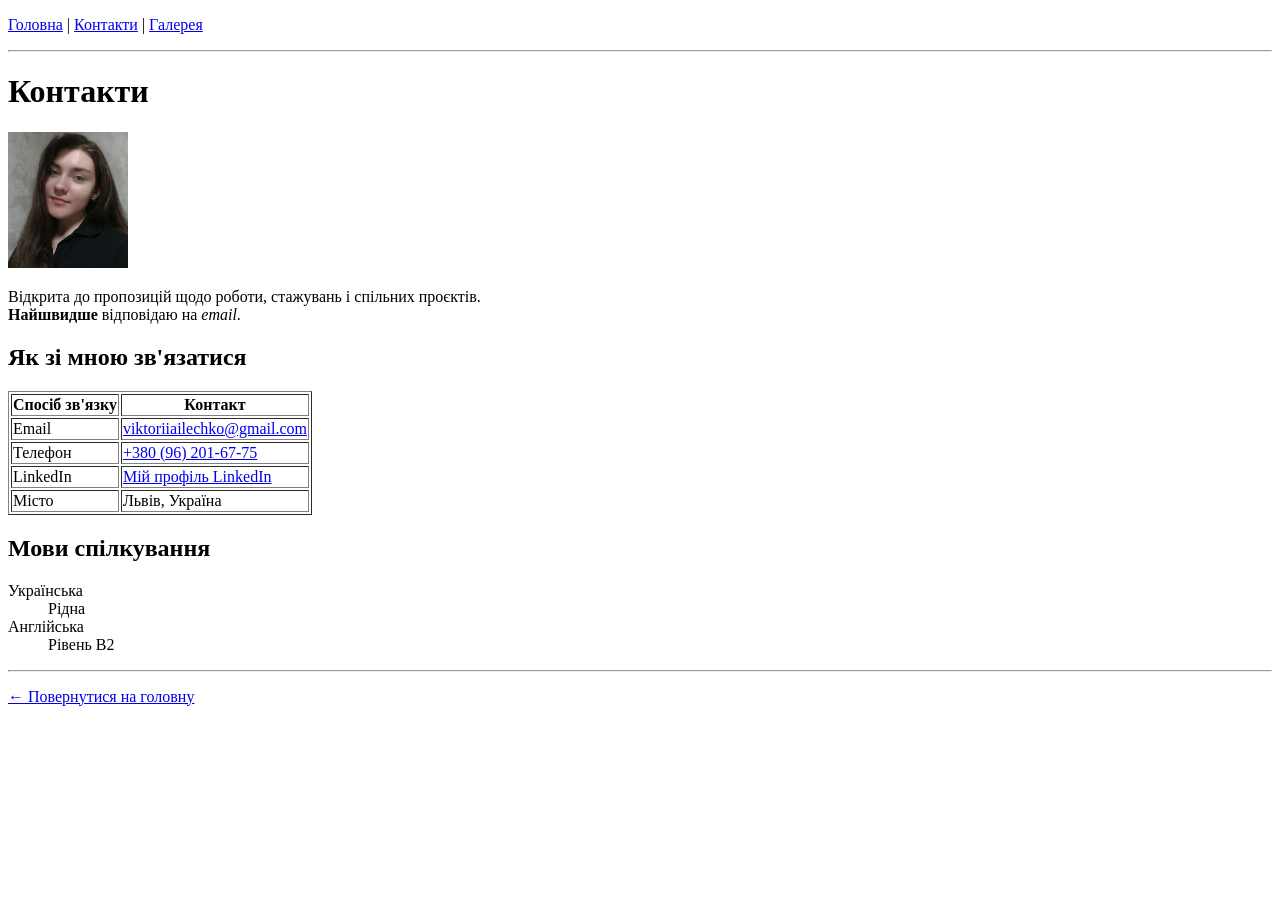
==== site/pages/contact.html @ b502ceb0 "Add HTML website project" ====
<!DOCTYPE html>
<html lang="uk">
<head>
    <meta charset="UTF-8">
    <meta name="viewport" content="width=device-width, initial-scale=1.0">
    <title>Контакти — Вікторія Ілечко</title>
</head>
<body>

    <!-- Навігація -->
    <p>
        <a href="../index.html">Головна</a> |
        <a href="contact.html">Контакти</a> |
        <a href="gallery.html">Галерея</a>
    </p>
    <hr>

    <h1>Контакти</h1>
    <img src="../photo/profile.jpg" alt="Фото Вікторії Ілечко" width="120">

    <p>
        Відкрита до пропозицій щодо роботи, стажувань і спільних проєктів.<br>
        <strong>Найшвидше</strong> відповідаю на <em>email</em>.
    </p>

    <h2>Як зі мною зв'язатися</h2>
    <table border="1">
        <thead>
            <tr>
                <th>Спосіб зв'язку</th>
                <th>Контакт</th>
            </tr>
        </thead>
        <tbody>
            <tr>
                <td>Email</td>
                <td><a href="mailto:viktoriiailechko@gmail.com">viktoriiailechko@gmail.com</a></td>
            </tr>
            <tr>
                <td>Телефон</td>
                <td><a href="tel:+380962016775">+380 (96) 201-67-75</a></td>
            </tr>
            <tr>
                <td>LinkedIn</td>
                <!-- TODO: заміни посилання на свій профіль LinkedIn -->
                <td><a href="https://www.linkedin.com/" target="_blank">Мій профіль LinkedIn</a></td>
            </tr>
            <tr>
                <td>Місто</td>
                <td>Львів, Україна</td>
            </tr>
        </tbody>
    </table>

    <h2>Мови спілкування</h2>
    <dl>
        <dt>Українська</dt>
        <dd>Рідна</dd>
        <dt>Англійська</dt>
        <dd>Рівень B2</dd>
    </dl>

    <hr>
    <p><a href="../index.html">← Повернутися на головну</a></p>

</body>
</html>
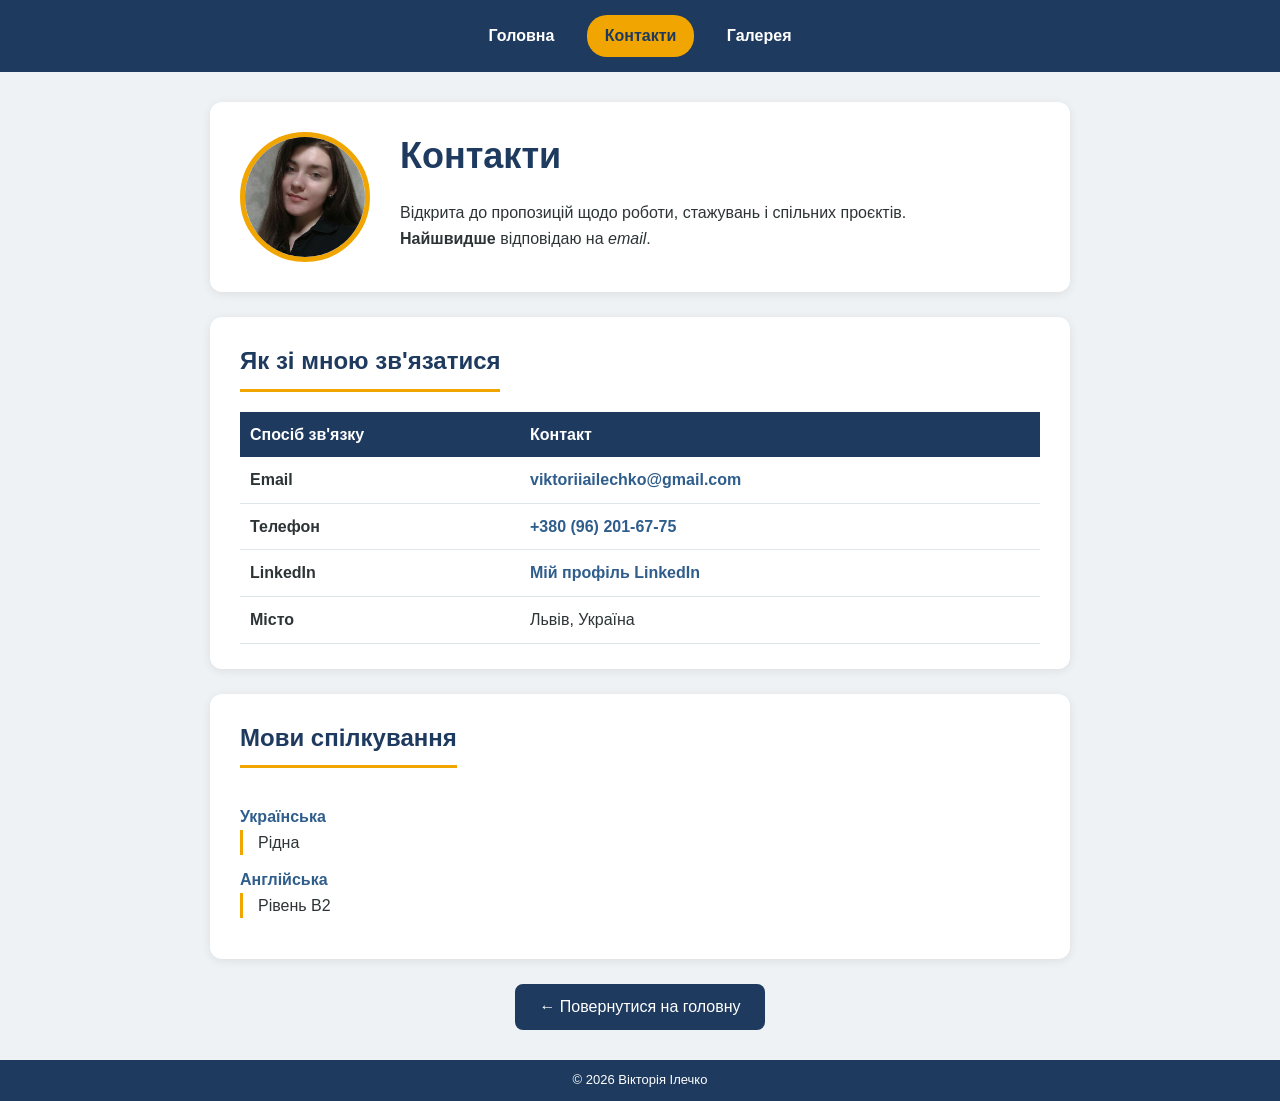
==== commit 37c18005: "Add CSS styles, classes and ids" ====
--- a/site/pages/contact.html
+++ b/site/pages/contact.html
@@ -4,64 +4,79 @@
     <meta charset="UTF-8">
     <meta name="viewport" content="width=device-width, initial-scale=1.0">
     <title>Контакти — Вікторія Ілечко</title>
+    <link rel="stylesheet" href="../css/style.css">
 </head>
 <body>
 
-    <!-- Навігація -->
-    <p>
-        <a href="../index.html">Головна</a> |
-        <a href="contact.html">Контакти</a> |
-        <a href="gallery.html">Галерея</a>
-    </p>
-    <hr>
+    <header id="site-header">
+        <nav class="nav">
+            <a class="nav-link" href="../index.html">Головна</a>
+            <a class="nav-link active" href="contact.html">Контакти</a>
+            <a class="nav-link" href="gallery.html">Галерея</a>
+        </nav>
+    </header>
 
-    <h1>Контакти</h1>
-    <img src="../photo/profile.jpg" alt="Фото Вікторії Ілечко" width="120">
+    <main class="container">
 
-    <p>
-        Відкрита до пропозицій щодо роботи, стажувань і спільних проєктів.<br>
-        <strong>Найшвидше</strong> відповідаю на <em>email</em>.
-    </p>
+        <section id="contact-intro" class="card about">
+            <img class="profile-photo small" src="../photo/profile.jpg" alt="Фото Вікторії Ілечко">
+            <div class="about-text">
+                <h1 class="name">Контакти</h1>
+                <p>
+                    Відкрита до пропозицій щодо роботи, стажувань і спільних проєктів.<br>
+                    <strong>Найшвидше</strong> відповідаю на <em>email</em>.
+                </p>
+            </div>
+        </section>
 
-    <h2>Як зі мною зв'язатися</h2>
-    <table border="1">
-        <thead>
-            <tr>
-                <th>Спосіб зв'язку</th>
-                <th>Контакт</th>
-            </tr>
-        </thead>
-        <tbody>
-            <tr>
-                <td>Email</td>
-                <td><a href="mailto:viktoriiailechko@gmail.com">viktoriiailechko@gmail.com</a></td>
-            </tr>
-            <tr>
-                <td>Телефон</td>
-                <td><a href="tel:+380962016775">+380 (96) 201-67-75</a></td>
-            </tr>
-            <tr>
-                <td>LinkedIn</td>
-                <!-- TODO: заміни посилання на свій профіль LinkedIn -->
-                <td><a href="https://www.linkedin.com/" target="_blank">Мій профіль LinkedIn</a></td>
-            </tr>
-            <tr>
-                <td>Місто</td>
-                <td>Львів, Україна</td>
-            </tr>
-        </tbody>
-    </table>
+        <section id="contact-table" class="card">
+            <h2 class="section-title">Як зі мною зв'язатися</h2>
+            <table class="contact-table">
+                <thead>
+                    <tr>
+                        <th>Спосіб зв'язку</th>
+                        <th>Контакт</th>
+                    </tr>
+                </thead>
+                <tbody>
+                    <tr>
+                        <td class="contact-type">Email</td>
+                        <td><a class="link" href="mailto:viktoriiailechko@gmail.com">viktoriiailechko@gmail.com</a></td>
+                    </tr>
+                    <tr>
+                        <td class="contact-type">Телефон</td>
+                        <td><a class="link" href="tel:+380962016775">+380 (96) 201-67-75</a></td>
+                    </tr>
+                    <tr>
+                        <td class="contact-type">LinkedIn</td>
+                        <!-- TODO: заміни посилання на свій профіль LinkedIn -->
+                        <td><a class="link" href="https://www.linkedin.com/" target="_blank">Мій профіль LinkedIn</a></td>
+                    </tr>
+                    <tr>
+                        <td class="contact-type">Місто</td>
+                        <td>Львів, Україна</td>
+                    </tr>
+                </tbody>
+            </table>
+        </section>
 
-    <h2>Мови спілкування</h2>
-    <dl>
-        <dt>Українська</dt>
-        <dd>Рідна</dd>
-        <dt>Англійська</dt>
-        <dd>Рівень B2</dd>
-    </dl>
+        <section id="languages" class="card">
+            <h2 class="section-title">Мови спілкування</h2>
+            <dl class="skills-list">
+                <dt>Українська</dt>
+                <dd>Рідна</dd>
+                <dt>Англійська</dt>
+                <dd>Рівень B2</dd>
+            </dl>
+        </section>
 
-    <hr>
-    <p><a href="../index.html">← Повернутися на головну</a></p>
+        <p class="back"><a class="button" href="../index.html">← Повернутися на головну</a></p>
+
+    </main>
+
+    <footer id="site-footer">
+        <h6>© 2026 Вікторія Ілечко</h6>
+    </footer>
 
 </body>
 </html>
--- a/site/css/style.css
+++ b/site/css/style.css
@@ -0,0 +1,331 @@
+/* =========================================
+   Загальні стилі
+   ========================================= */
+* {
+    box-sizing: border-box;
+}
+
+body {
+    margin: 0;
+    font-family: "Segoe UI", Arial, Helvetica, sans-serif;
+    font-size: 16px;
+    line-height: 1.6;
+    color: #2d3436;
+    background-color: #eef2f5;
+}
+
+h1, h2, h3 {
+    color: #1e3a5f;
+}
+
+/* =========================================
+   Шапка та навігація
+   ========================================= */
+#site-header {
+    background-color: #1e3a5f;
+    padding: 15px 20px;
+    text-align: center;
+}
+
+.nav-link {
+    display: inline-block;
+    margin: 0 5px;
+    padding: 8px 18px;
+    color: #ffffff;
+    text-decoration: none;
+    font-weight: 600;
+    border-radius: 20px;
+}
+
+.nav-link:hover {
+    background-color: #2f5d8c;
+}
+
+.nav-link.active {
+    background-color: #f0a500;
+    color: #1e3a5f;
+}
+
+/* =========================================
+   Основний контейнер і картки
+   ========================================= */
+.container {
+    max-width: 900px;
+    margin: 30px auto;
+    padding: 0 20px;
+}
+
+.card {
+    background-color: #ffffff;
+    margin-bottom: 25px;
+    padding: 25px 30px;
+    border-radius: 12px;
+    box-shadow: 0 2px 10px rgba(0, 0, 0, 0.08);
+}
+
+.section-title {
+    margin-top: 0;
+    padding-bottom: 8px;
+    border-bottom: 3px solid #f0a500;
+    display: inline-block;
+}
+
+.subsection-title {
+    margin-top: 25px;
+    color: #2f5d8c;
+}
+
+/* =========================================
+   Блок «Про мене»
+   ========================================= */
+.about {
+    display: flex;
+    align-items: center;
+    gap: 30px;
+}
+
+.profile-photo {
+    width: 200px;
+    height: 200px;
+    object-fit: cover;
+    border-radius: 50%;
+    border: 5px solid #f0a500;
+    flex-shrink: 0;
+}
+
+.profile-photo.small {
+    width: 130px;
+    height: 130px;
+}
+
+.name {
+    margin: 0;
+    font-size: 36px;
+}
+
+.subtitle {
+    margin: 5px 0 15px;
+    color: #f0a500;
+    font-weight: bold;
+    text-transform: uppercase;
+    letter-spacing: 1px;
+}
+
+/* =========================================
+   Таблиці
+   ========================================= */
+.edu-table,
+.contact-table {
+    width: 100%;
+    border-collapse: collapse;
+}
+
+.edu-table caption {
+    caption-side: bottom;
+    padding-top: 10px;
+    font-size: 14px;
+    font-style: italic;
+    color: #7f8c8d;
+}
+
+.edu-table th,
+.contact-table th {
+    background-color: #1e3a5f;
+    color: #ffffff;
+    text-align: left;
+    padding: 10px;
+}
+
+.edu-table td,
+.contact-table td {
+    padding: 10px;
+    border-bottom: 1px solid #dfe6e9;
+    vertical-align: top;
+}
+
+.edu-table tbody tr:hover,
+.contact-table tbody tr:hover {
+    background-color: #fdf6e3;
+}
+
+.period {
+    font-weight: bold;
+    color: #2f5d8c;
+    white-space: nowrap;
+}
+
+.contact-type {
+    font-weight: bold;
+    width: 35%;
+}
+
+/* =========================================
+   Досвід роботи
+   ========================================= */
+.experience-list {
+    padding-left: 20px;
+}
+
+.job {
+    margin-bottom: 18px;
+}
+
+.job-title {
+    color: #1e3a5f;
+    font-size: 18px;
+}
+
+.job-period {
+    display: block;
+    color: #7f8c8d;
+    font-size: 14px;
+}
+
+.job-tasks {
+    margin-top: 5px;
+    list-style-type: square;
+}
+
+/* =========================================
+   Навички, сертифікати, інтереси
+   ========================================= */
+.skills-list dt {
+    font-weight: bold;
+    color: #2f5d8c;
+    margin-top: 12px;
+}
+
+.skills-list dd {
+    margin-left: 0;
+    padding-left: 15px;
+    border-left: 3px solid #f0a500;
+}
+
+.cert-list li {
+    margin-bottom: 6px;
+}
+
+.interests-list {
+    padding: 0;
+    list-style: none;
+}
+
+.tag {
+    display: inline-block;
+    margin: 5px;
+    padding: 6px 14px;
+    background-color: #fdf6e3;
+    color: #1e3a5f;
+    border: 1px solid #f0a500;
+    border-radius: 20px;
+    font-size: 14px;
+}
+
+/* =========================================
+   Посилання та кнопки
+   ========================================= */
+.link {
+    color: #2f5d8c;
+    font-weight: 600;
+    text-decoration: none;
+}
+
+.link:hover {
+    color: #f0a500;
+    text-decoration: underline;
+}
+
+.back {
+    text-align: center;
+}
+
+.button {
+    display: inline-block;
+    padding: 10px 24px;
+    background-color: #1e3a5f;
+    color: #ffffff;
+    text-decoration: none;
+    border-radius: 8px;
+}
+
+.button:hover {
+    background-color: #f0a500;
+    color: #1e3a5f;
+}
+
+/* =========================================
+   Галерея
+   ========================================= */
+.gallery-table {
+    width: calc(100% + 40px);
+    border-spacing: 20px;
+    margin: -20px -20px 0;
+}
+
+.gallery-item {
+    width: 50%;
+    padding: 15px;
+    background-color: #ffffff;
+    text-align: center;
+    vertical-align: top;
+    border-radius: 12px;
+    box-shadow: 0 2px 10px rgba(0, 0, 0, 0.08);
+}
+
+.gallery-img {
+    width: 100%;
+    height: 250px;
+    object-fit: cover;
+    border-radius: 8px;
+    opacity: 0.9;
+}
+
+.gallery-img:hover {
+    opacity: 1;
+}
+
+.caption {
+    margin: 10px 0 0;
+}
+
+/* =========================================
+   Підвал
+   ========================================= */
+#site-footer {
+    background-color: #1e3a5f;
+    color: #ffffff;
+    text-align: center;
+    padding: 10px;
+}
+
+#site-footer h6 {
+    margin: 0;
+    font-size: 13px;
+    font-weight: normal;
+}
+
+/* =========================================
+   Адаптивність для телефонів
+   ========================================= */
+@media (max-width: 600px) {
+    .about {
+        flex-direction: column;
+        text-align: center;
+    }
+
+    .name {
+        font-size: 28px;
+    }
+
+    .gallery-item {
+        display: block;
+        width: 100%;
+        margin-bottom: 20px;
+    }
+
+    .gallery-table {
+        width: 100%;
+        margin: 0;
+        border-spacing: 0;
+    }
+}
